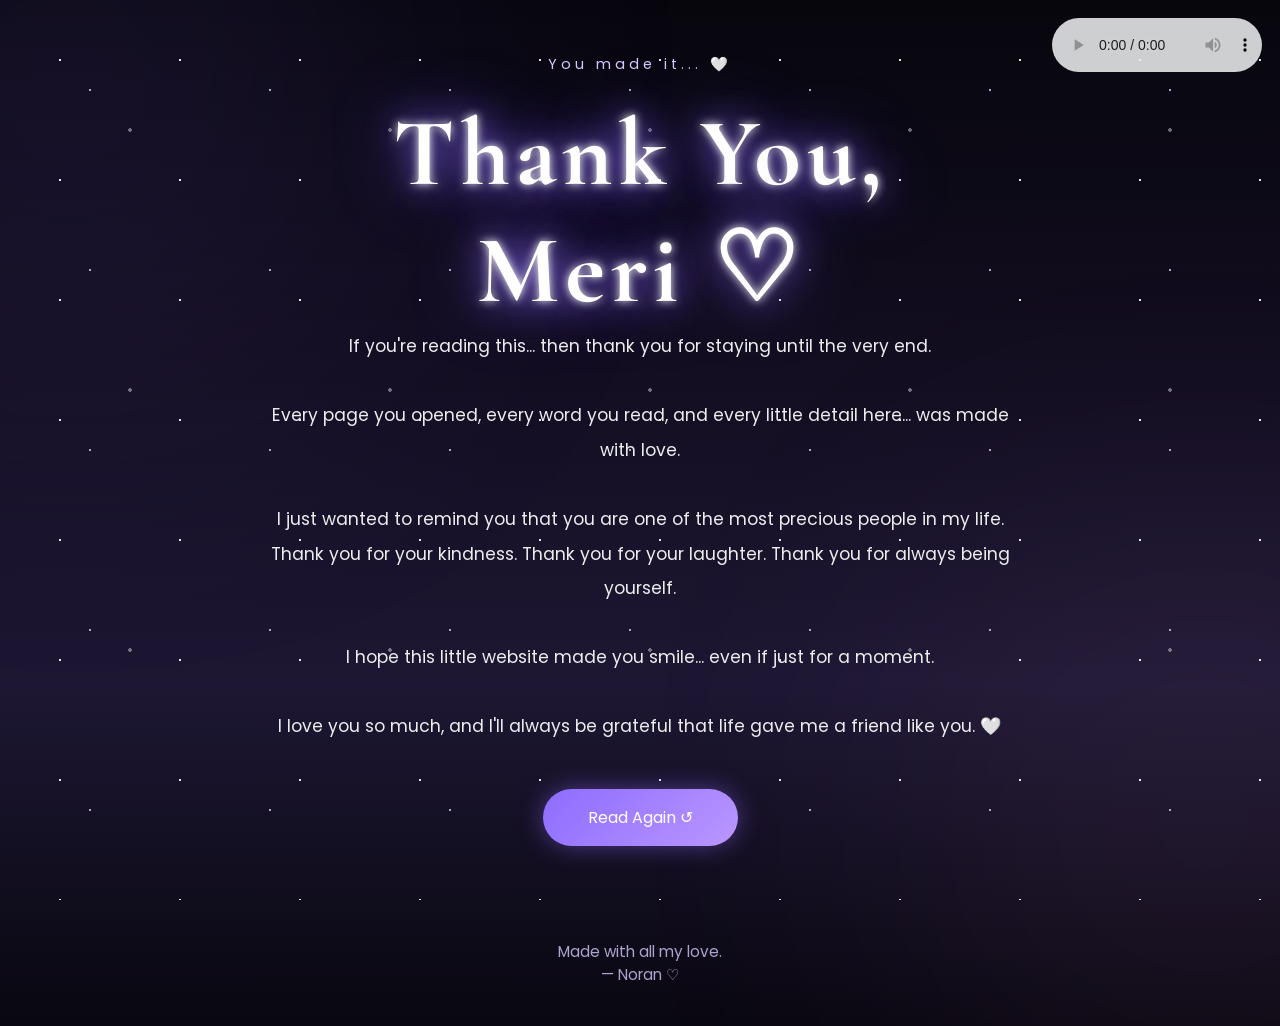
==== ending.html @ 9c0e802a "Meri forever Hi" ====
<!DOCTYPE html>
<html lang="en">

<head>

<meta charset="UTF-8">
<meta name="viewport" content="width=device-width, initial-scale=1.0">

<title>Thank You, Meri ♡</title>

<link rel="stylesheet" href="style.css">

</head>

<body>

<div class="stars"></div>

<audio controls autoplay loop>

<source src="music.mp3" type="audio/mpeg">

</audio>

<section class="page fade">

<span class="small">

You made it... 🤍

</span>

<h1 class="float">

Thank You,

<br>

Meri ♡

</h1>

<p>

If you're reading this...

then thank you for staying until the very end.

<br><br>

Every page you opened,
every word you read,
and every little detail here...

was made with love.

<br><br>

I just wanted to remind you that
you are one of the most precious people in my life.

Thank you for your kindness.

Thank you for your laughter.

Thank you for always being yourself.

<br><br>

I hope this little website
made you smile...

even if just for a moment.

<br><br>

I love you so much,
and I'll always be grateful
that life gave me a friend like you.

🤍

</p>

<a href="index.html" class="btn">

Read Again ↺

</a>

</section>

<footer>

Made with all my love.

<br>

— Noran ♡

</footer>

</body>

</html>
---- style.css ----
/*======================================
            IMPORT FONTS
======================================*/

@import url('https://fonts.googleapis.com/css2?family=Poppins:wght@300;400;500;600&family=Cormorant+Garamond:wght@400;600;700&display=swap');

/*======================================
              RESET
======================================*/

*{
    margin:0;
    padding:0;
    box-sizing:border-box;
    scroll-behavior:smooth;
}

body{

    background:
    linear-gradient(180deg,#07060d,#120d1f,#1d1733,#090710);

    color:white;

    font-family:'Poppins',sans-serif;

    overflow-x:hidden;

    min-height:100vh;

}

/*======================================
           SCROLLBAR
======================================*/

::-webkit-scrollbar{

    width:8px;

}

::-webkit-scrollbar-thumb{

    background:#8b69ff;

    border-radius:50px;

}

::-webkit-scrollbar-track{

    background:#120d20;

}

/*======================================
             STARS
======================================*/

.stars{

    position:fixed;

    inset:0;

    z-index:-2;

    pointer-events:none;

    background-image:

    radial-gradient(circle,rgba(255,255,255,.9) 1px,transparent 1px),

    radial-gradient(circle,rgba(219,201,255,.8) 1px,transparent 1px),

    radial-gradient(circle,rgba(255,255,255,.4) 2px,transparent 2px);

    background-size:

    120px 120px,

    180px 180px,

    260px 260px;

    animation:starsMove 80s linear infinite;

}

@keyframes starsMove{

    from{

        transform:translateY(0);

    }

    to{

        transform:translateY(-250px);

    }

}

/*======================================
            PAGE LAYOUT
======================================*/

.page{

    min-height:100vh;

    display:flex;

    justify-content:center;

    align-items:center;

    flex-direction:column;

    text-align:center;

    padding:40px;

}

/*======================================
             TITLES
======================================*/

h1{

    font-family:'Cormorant Garamond',serif;

    font-size:6rem;

    letter-spacing:6px;

    text-shadow:

    0 0 10px white,

    0 0 35px #8c6dff,

    0 0 70px #7d5eff;

}

h2{

    font-family:'Cormorant Garamond',serif;

    font-size:3rem;

    margin-bottom:30px;

}

/*======================================
             TEXT
======================================*/

p{

    max-width:750px;

    line-height:2;

    color:#ececec;

    font-size:1.08rem;

}

/*======================================
             BUTTON
======================================*/

.btn{

    display:inline-block;

    margin-top:45px;

    padding:16px 45px;

    border-radius:999px;

    background:
    linear-gradient(135deg,#8d6cff,#ba97ff);

    color:white;

    text-decoration:none;

    transition:.4s;

    box-shadow:

    0 0 25px rgba(142,108,255,.45);

}

.btn:hover{

    transform:
    translateY(-6px)
    scale(1.03);

    box-shadow:

    0 0 40px rgba(176,148,255,.8);

}

/*======================================
             GLASS
======================================*/

.glass{

    width:min(900px,95%);

    background:rgba(255,255,255,.07);

    backdrop-filter:blur(15px);

    -webkit-backdrop-filter:blur(15px);

    border:1px solid rgba(255,255,255,.15);

    border-radius:28px;

    padding:55px;

    box-shadow:

    0 0 40px rgba(140,110,255,.15);

}

/*======================================
           FADE UP
======================================*/

.fade{

    animation:fadeUp 1s ease;

}

@keyframes fadeUp{

    from{

        opacity:0;

        transform:translateY(40px);

    }

    to{

        opacity:1;

        transform:translateY(0);

    }

}

/*======================================
          FLOATING TITLE
======================================*/

.float{

    animation:floating 5s ease-in-out infinite;

}

@keyframes floating{

    50%{

        transform:translateY(-10px);

    }

}

/*======================================
            AUDIO
======================================*/

audio{

    position:fixed;

    top:18px;

    right:18px;

    width:210px;

    opacity:.85;

}

/*======================================
          RESPONSIVE
======================================*/

@media(max-width:768px){

h1{

    font-size:4rem;

}

h2{

    font-size:2.3rem;

}

p{

    font-size:1rem;

}

.glass{

    padding:35px;

}

audio{

    width:170px;

}

}

/*======================================
            AURORA GLOW
======================================*/

body::before{

    content:"";

    position:fixed;

    width:500px;
    height:500px;

    background:#8f6dff;

    border-radius:50%;

    filter:blur(180px);

    top:-180px;
    left:-180px;

    opacity:.18;

    animation:aurora1 18s ease-in-out infinite alternate;

    z-index:-3;

}

body::after{

    content:"";

    position:fixed;

    width:450px;
    height:450px;

    background:#ff9fe6;

    border-radius:50%;

    filter:blur(180px);

    bottom:-150px;
    right:-150px;

    opacity:.12;

    animation:aurora2 22s ease-in-out infinite alternate;

    z-index:-3;

}

@keyframes aurora1{

    to{

        transform:
        translate(120px,80px)
        scale(1.2);

    }

}

@keyframes aurora2{

    to{

        transform:
        translate(-100px,-80px)
        scale(1.15);

    }

}

/*======================================
            MINI TEXT
======================================*/

.mini{

    color:#d8c9ff;

    letter-spacing:3px;

    margin-bottom:20px;

    font-size:.9rem;

    opacity:.9;

}

/*======================================
            QUOTE
======================================*/

.quote{

    font-family:'Cormorant Garamond',serif;

    font-size:2rem;

    color:#ece4ff;

    max-width:850px;

    line-height:1.8;

    margin:35px auto;

    text-align:center;

}

/*======================================
           GALLERY
======================================*/

.gallery{

    display:grid;

    grid-template-columns:

    repeat(auto-fit,minmax(250px,1fr));

    gap:35px;

    margin-top:45px;

}

/*======================================
            PHOTO
======================================*/

.photo{

    background:white;

    border-radius:10px;

    padding:15px;

    transition:.45s;

    box-shadow:

    0 20px 40px rgba(0,0,0,.25);

}

.photo:hover{

    transform:
    translateY(-10px)
    rotate(1deg);

}

.photo img{

    width:100%;

    height:320px;

    object-fit:cover;

    border-radius:5px;

}

.photo span{

    display:block;

    color:#444;

    margin-top:15px;

    font-family:'Cormorant Garamond',serif;

    font-size:1.2rem;

}

/*======================================
              CARDS
======================================*/

.cards{

    display:grid;

    grid-template-columns:

    repeat(auto-fit,minmax(240px,1fr));

    gap:30px;

    width:100%;

    margin-top:40px;

}

.card{

    background:rgba(255,255,255,.08);

    border:1px solid rgba(255,255,255,.12);

    backdrop-filter:blur(15px);

    border-radius:25px;

    padding:35px;

    transition:.4s;

}

.card:hover{

    transform:translateY(-10px);

    box-shadow:

    0 0 35px rgba(170,145,255,.35);

}

.card h3{

    font-family:'Cormorant Garamond',serif;

    font-size:2rem;

    margin-bottom:18px;

}

.card p{

    font-size:1rem;

    line-height:1.9;

}

/*======================================
            SMALL
======================================*/

.small{

    color:#ccb7ff;

    letter-spacing:3px;

    margin-bottom:20px;

    display:block;

}

/*======================================
            MOBILE
======================================*/

@media(max-width:768px){

.quote{

    font-size:1.5rem;

}

.photo img{

    height:240px;

}

.cards{

    gap:20px;

}

}

/*======================================
            SECRET PAGE
======================================*/

.secret{

    display:flex;

    flex-direction:column;

    align-items:center;

    justify-content:center;

    min-height:100vh;

    text-align:center;

}

.secret p{

    margin-top:20px;

    max-width:650px;

}

.secret .btn{

    margin-top:50px;

}

/*======================================
            ENDING
======================================*/

.ending{

    display:flex;

    flex-direction:column;

    justify-content:center;

    align-items:center;

    text-align:center;

    min-height:100vh;

}

.ending h1{

    margin-bottom:25px;

}

.ending p{

    max-width:800px;

    line-height:2.1;

    margin-top:25px;

}

.small{

    color:#d8c8ff;

    letter-spacing:4px;

    margin-bottom:20px;

    font-size:.9rem;

}

/*======================================
            FOOTER
======================================*/

footer{

    text-align:center;

    padding:40px;

    color:#d7c9ff;

    font-size:.95rem;

    opacity:.8;

}

/*======================================
            FADE
======================================*/

.fade-delay{

    animation:fadeUp 1.6s ease;

}

.fade-slow{

    animation:fadeUp 2.2s ease;

}

/*======================================
            IMAGE EFFECT
======================================*/

img{

    max-width:100%;

    display:block;

}

.photo img:hover{

    filter:brightness(1.08);

}

/*======================================
            BUTTON ACTIVE
======================================*/

.btn:active{

    transform:scale(.96);

}

/*======================================
            SELECTION
======================================*/

::selection{

    background:#9b7cff;

    color:white;

}

/*======================================
            MOBILE
======================================*/

@media(max-width:768px){

.page{

    padding:25px;

}

.gallery{

    grid-template-columns:1fr;

}

.cards{

    grid-template-columns:1fr;

}

footer{

    font-size:.85rem;

}

}
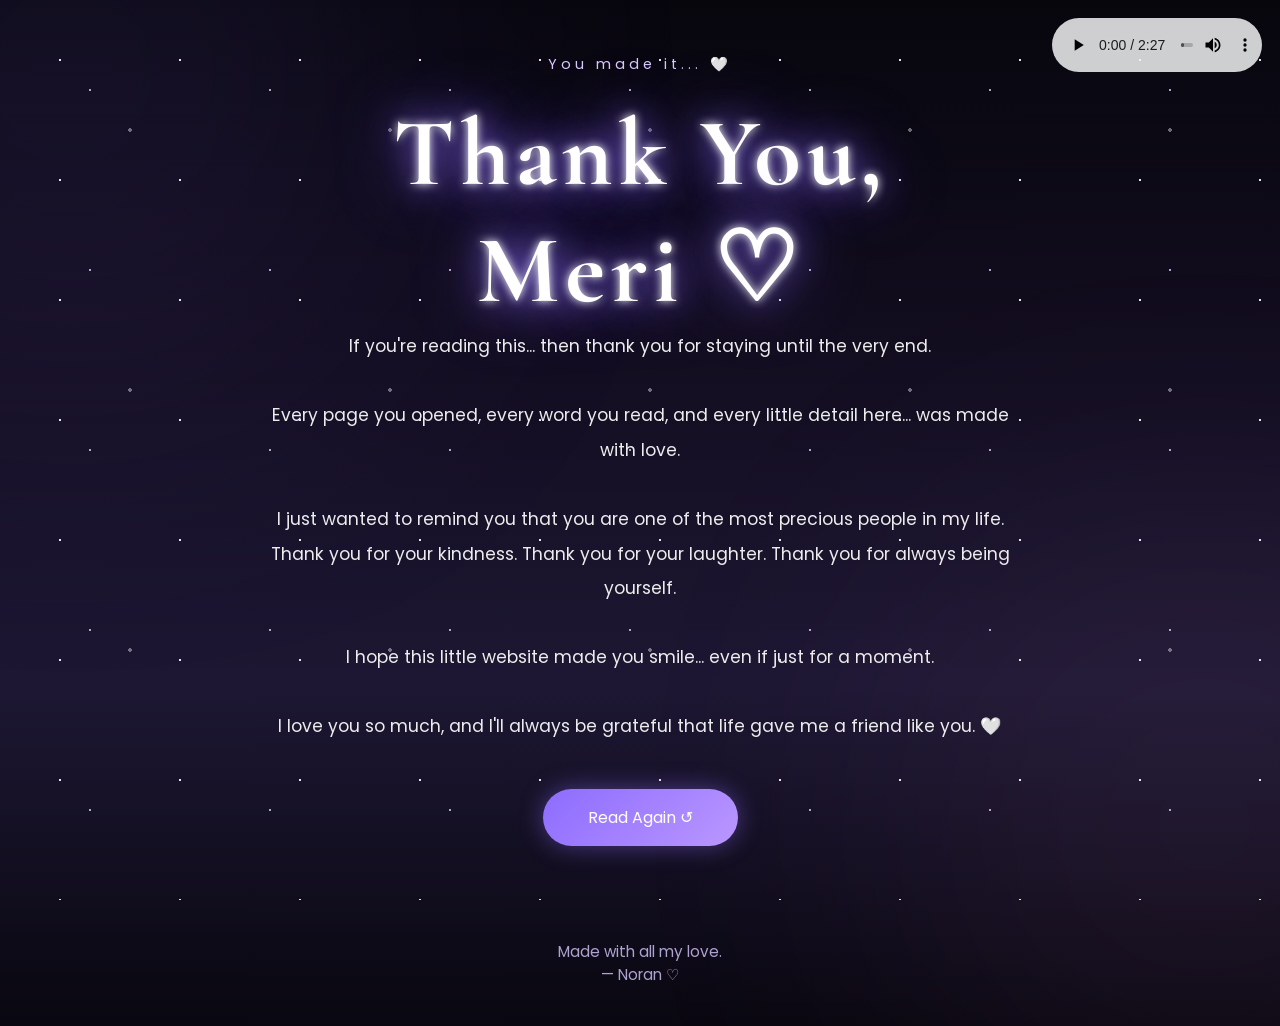
==== commit d0e95e37: "Update ending.html" ====
--- a/ending.html
+++ b/ending.html
@@ -18,7 +18,7 @@
 
 <audio controls autoplay loop>
 
-<source src="music.mp3" type="audio/mpeg">
+<source src="An Eater.mp3" type="audio/mpeg">
 
 </audio>
 
@@ -102,4 +102,4 @@
 
 </body>
 
-</html>+</html>
